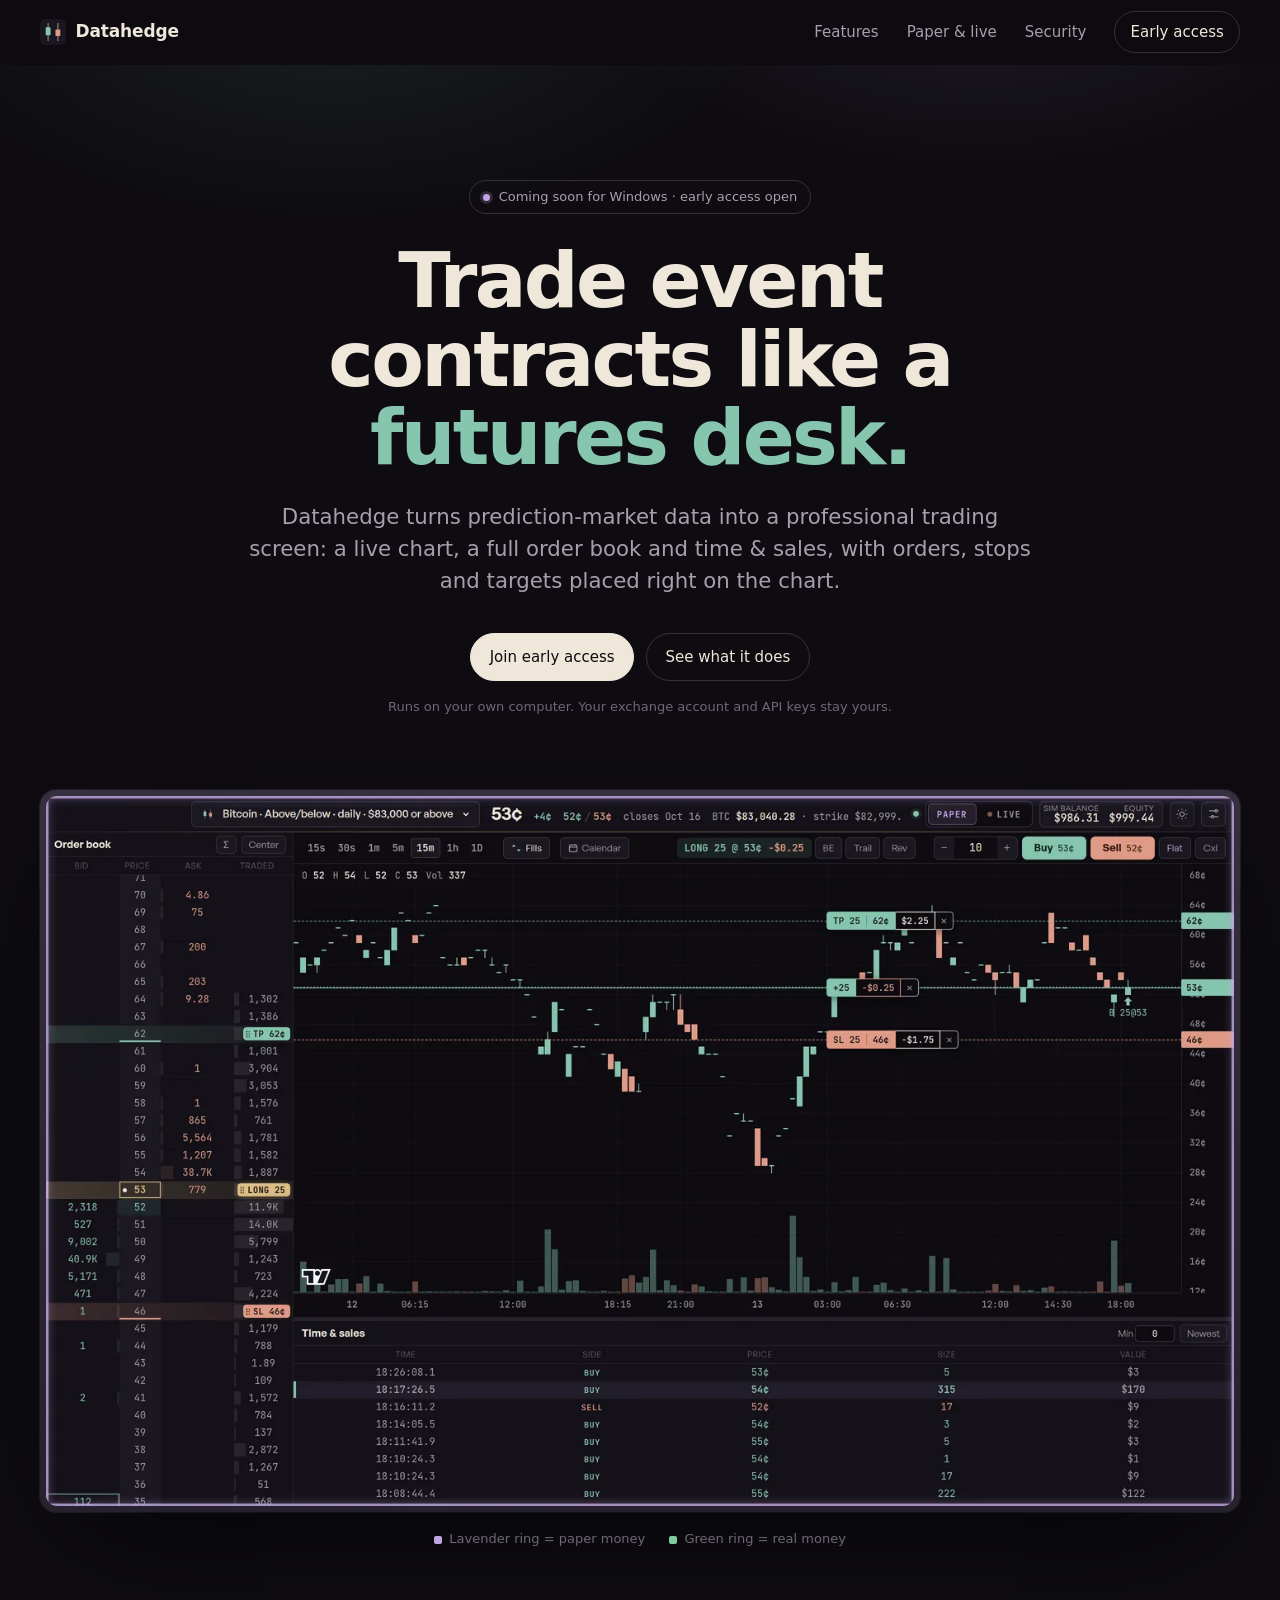
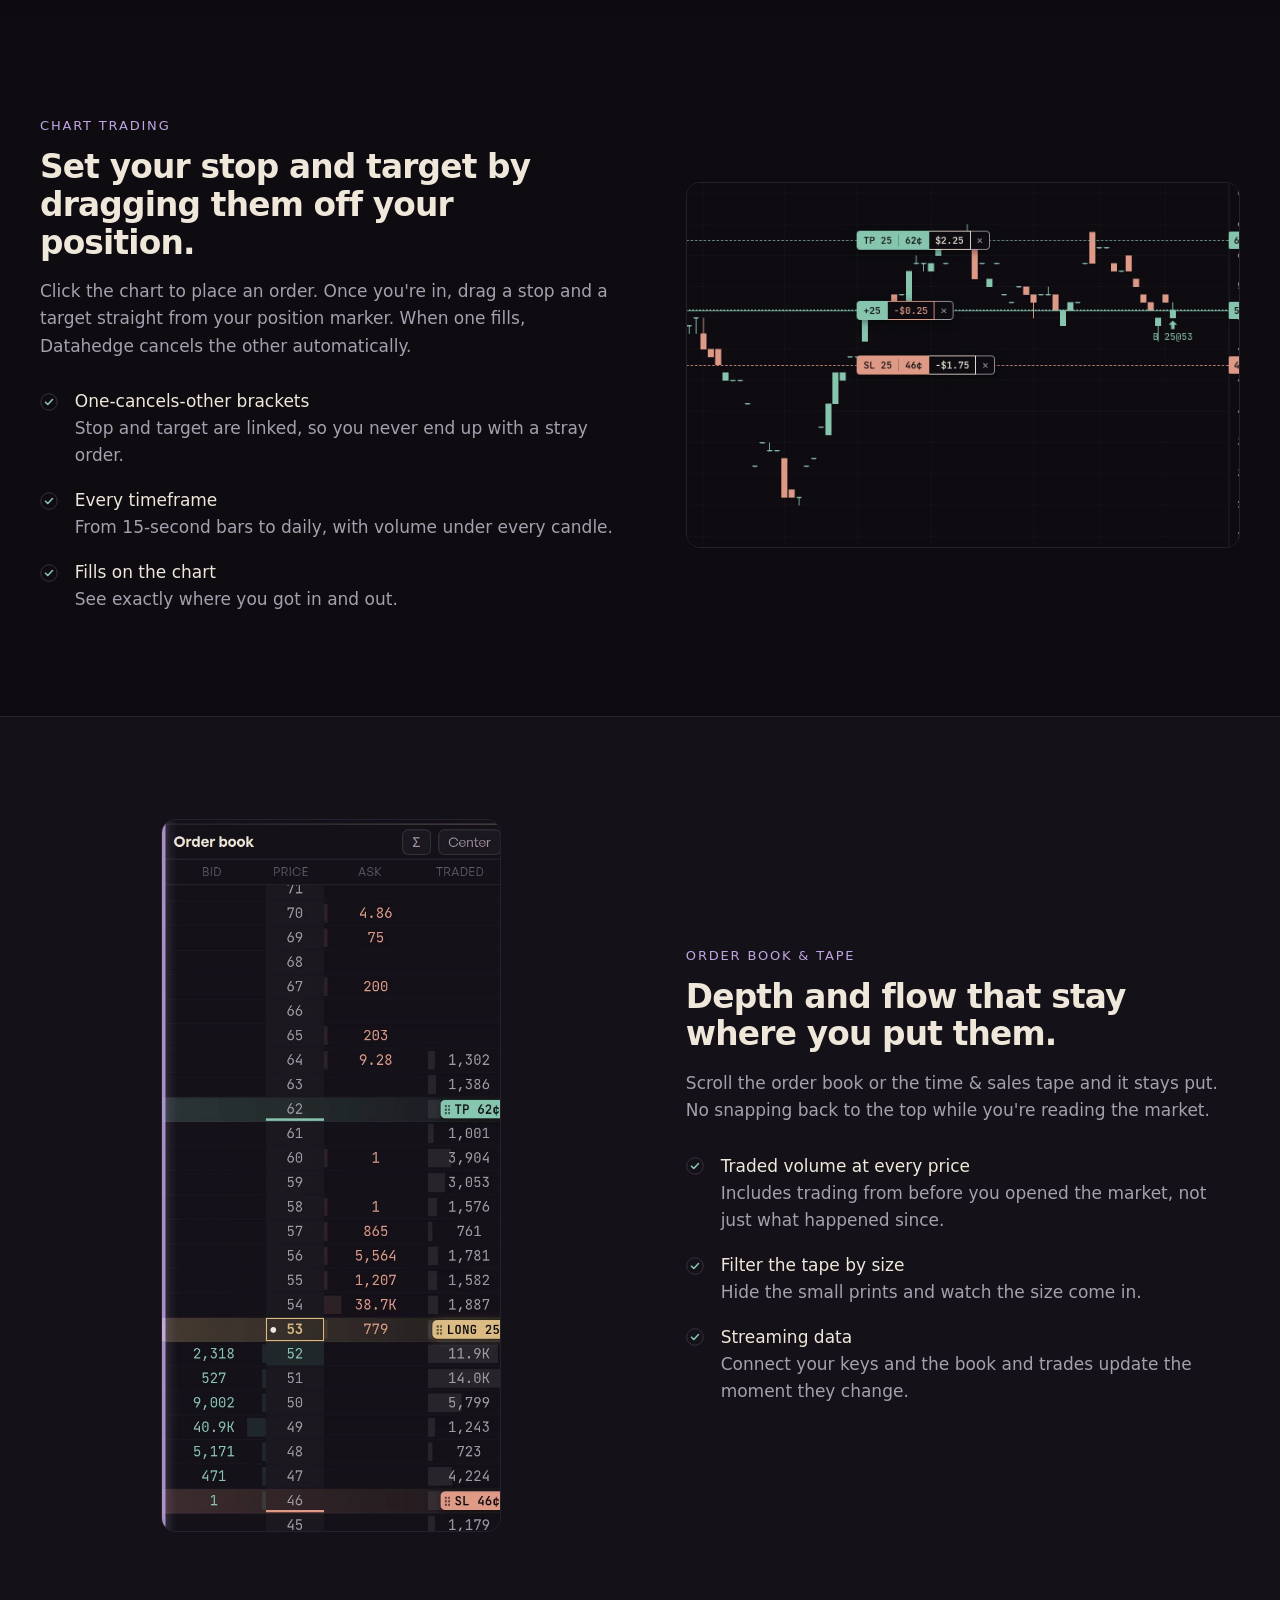
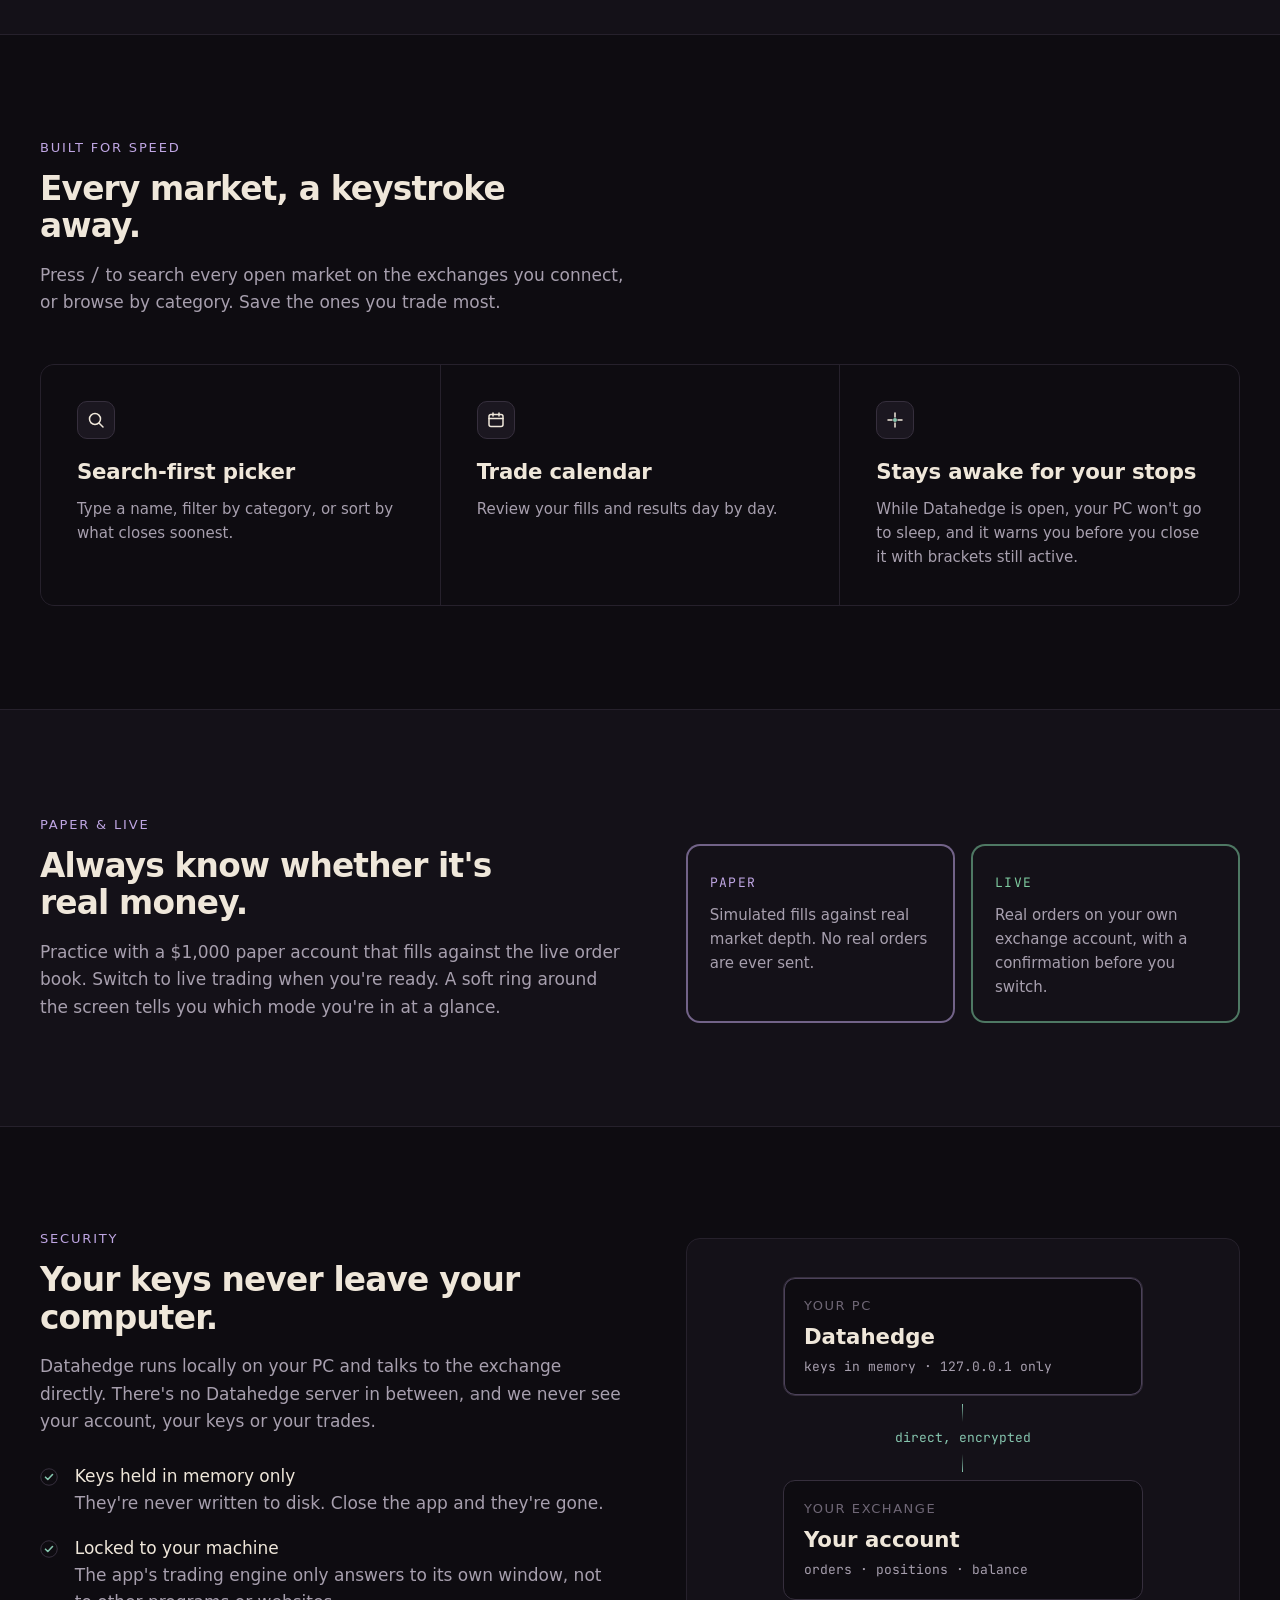
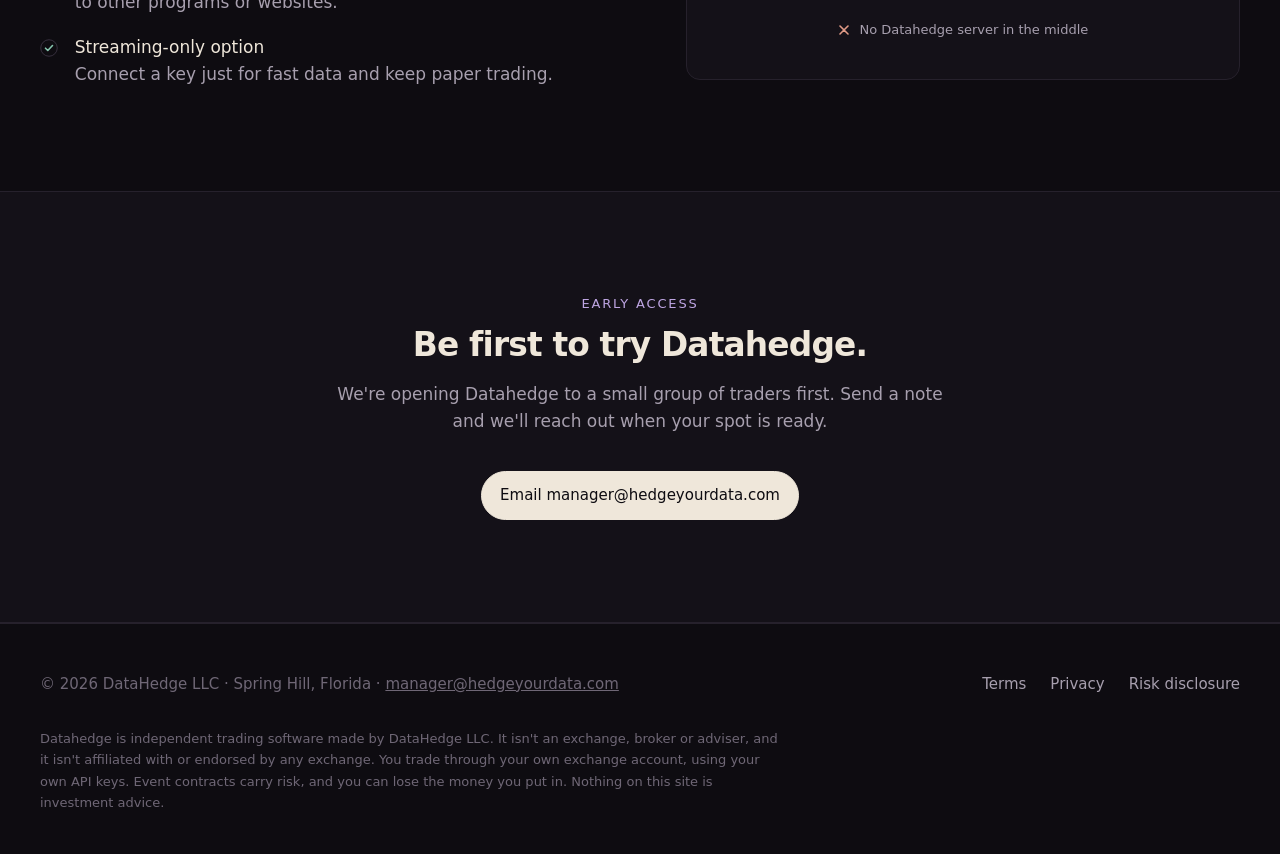
==== index.html @ a15c3735 "Datahedge company site: home with live position/stop/target screenshot, draft legal pages" ====
<!doctype html>
<html lang="en">
<head>
<meta charset="utf-8">
<meta name="viewport" content="width=device-width, initial-scale=1">
<title>Datahedge — a futures-style trading screen for prediction markets</title>
<meta name="description" content="Datahedge turns prediction-market data into a pro trading screen: live chart, order book and time & sales, with drag-to-set stops and targets. Coming soon for Windows.">
<meta property="og:title" content="Datahedge — a futures-style trading screen for prediction markets">
<meta property="og:description" content="Datahedge turns prediction-market data into a pro trading screen: live chart, order book and time & sales, with drag-to-set stops and targets. Coming soon for Windows.">
<meta property="og:image" content="assets/app-1440.webp">
<meta name="theme-color" content="#0e0c11">
<link rel="icon" type="image/png" href="assets/favicon.png">
<link rel="preconnect" href="https://api.fontshare.com">
<link href="https://api.fontshare.com/v2/css?f[]=general-sans@400,500,600&display=swap" rel="stylesheet">
<link rel="preconnect" href="https://fonts.googleapis.com">
<link rel="preconnect" href="https://fonts.gstatic.com" crossorigin>
<link href="https://fonts.googleapis.com/css2?family=JetBrains+Mono:wght@400;500&display=swap" rel="stylesheet">
<link rel="stylesheet" href="style.css">
</head>
<body>
<header class="top" id="top">
  <div class="wrap">
    <a class="brand" href="index.html" aria-label="Datahedge home"><svg viewBox="0 0 32 32" fill="none" aria-hidden="true"><rect width="32" height="32" rx="7" fill="#1b1720"/><path d="M10 5v22M22 5v22" stroke="#efe7da" stroke-width="1.6" opacity=".45"/><rect x="7" y="10" width="6" height="10" rx="1" fill="#86c5ae"/><rect x="19" y="13" width="6" height="8" rx="1" fill="#e09a86"/></svg><span>Datahedge</span></a>
    <nav class="nav" aria-label="Main">
      <a href="index.html#features">Features</a>
      <a href="index.html#modes">Paper &amp; live</a>
      <a href="index.html#security">Security</a>
      <a class="btn" href="mailto:manager@hedgeyourdata.com?subject=Datahedge%20early%20access">Early access</a>
    </nav>
  </div>
</header>
<main>
<section class="hero">
  <div class="wrap">
    <div class="pill"><i></i>Coming soon for Windows &middot; early access open</div>
    <h1>Trade event contracts like a <em>futures desk.</em></h1>
    <p class="lede">Datahedge turns prediction-market data into a professional trading screen: a live chart, a full order book and time &amp; sales, with orders, stops and targets placed right on the chart.</p>
    <div class="cta">
      <a class="btn primary" href="mailto:manager@hedgeyourdata.com?subject=Datahedge%20early%20access">Join early access</a>
      <a class="btn" href="#features">See what it does</a>
    </div>
    <p class="small">Runs on your own computer. Your exchange account and API keys stay yours.</p>
    <figure class="shot rv">
      <div class="frame"><img src="assets/app.webp" srcset="assets/app-1440.webp 1440w, assets/app.webp 2880w" sizes="(max-width: 1240px) 100vw, 1200px" width="2880" height="1720" alt="The Datahedge trading screen in paper mode: a long position of 25 contracts at 53 cents, with a take-profit order at 62 cents and a stop-loss at 46 cents drawn on the chart and marked in the order book, plus time and sales below."></div>
      <figcaption class="cap"><span><b style="background:var(--lav)"></b>Lavender ring = paper money</span><span><b style="background:var(--live)"></b>Green ring = real money</span></figcaption>
    </figure>
  </div>
</section>

<section id="features">
  <div class="wrap split">
    <div class="rv">
      <p class="eyebrow">Chart trading</p>
      <h2>Set your stop and target by dragging them off your position.</h2>
      <p class="sub">Click the chart to place an order. Once you're in, drag a stop and a target straight from your position marker. When one fills, Datahedge cancels the other automatically.</p>
      <ul class="list">
        <li><svg width="18" height="18" viewBox="0 0 18 18" fill="none" aria-hidden="true"><circle cx="9" cy="9" r="8.25" stroke="#362f3d"/><path d="M5.5 9.2l2.3 2.3 4.7-5" stroke="#86c5ae" stroke-width="1.6" stroke-linecap="round" stroke-linejoin="round"/></svg><span><strong>One-cancels-other brackets</strong>Stop and target are linked, so you never end up with a stray order.</span></li>
        <li><svg width="18" height="18" viewBox="0 0 18 18" fill="none" aria-hidden="true"><circle cx="9" cy="9" r="8.25" stroke="#362f3d"/><path d="M5.5 9.2l2.3 2.3 4.7-5" stroke="#86c5ae" stroke-width="1.6" stroke-linecap="round" stroke-linejoin="round"/></svg><span><strong>Every timeframe</strong>From 15-second bars to daily, with volume under every candle.</span></li>
        <li><svg width="18" height="18" viewBox="0 0 18 18" fill="none" aria-hidden="true"><circle cx="9" cy="9" r="8.25" stroke="#362f3d"/><path d="M5.5 9.2l2.3 2.3 4.7-5" stroke="#86c5ae" stroke-width="1.6" stroke-linecap="round" stroke-linejoin="round"/></svg><span><strong>Fills on the chart</strong>See exactly where you got in and out.</span></li>
      </ul>
    </div>
    <div class="media rv"><img src="assets/chart.webp" width="1276" height="840" loading="lazy" alt="Close-up of the Datahedge chart with a position line at 53 cents, a take-profit line at 62 cents and a stop-loss line at 46 cents, each showing its profit or loss."></div>
  </div>
</section>

<section class="band">
  <div class="wrap split rev">
    <div class="rv">
      <p class="eyebrow">Order book &amp; tape</p>
      <h2>Depth and flow that stay where you put them.</h2>
      <p class="sub">Scroll the order book or the time &amp; sales tape and it stays put. No snapping back to the top while you're reading the market.</p>
      <ul class="list">
        <li><svg width="18" height="18" viewBox="0 0 18 18" fill="none" aria-hidden="true"><circle cx="9" cy="9" r="8.25" stroke="#362f3d"/><path d="M5.5 9.2l2.3 2.3 4.7-5" stroke="#86c5ae" stroke-width="1.6" stroke-linecap="round" stroke-linejoin="round"/></svg><span><strong>Traded volume at every price</strong>Includes trading from before you opened the market, not just what happened since.</span></li>
        <li><svg width="18" height="18" viewBox="0 0 18 18" fill="none" aria-hidden="true"><circle cx="9" cy="9" r="8.25" stroke="#362f3d"/><path d="M5.5 9.2l2.3 2.3 4.7-5" stroke="#86c5ae" stroke-width="1.6" stroke-linecap="round" stroke-linejoin="round"/></svg><span><strong>Filter the tape by size</strong>Hide the small prints and watch the size come in.</span></li>
        <li><svg width="18" height="18" viewBox="0 0 18 18" fill="none" aria-hidden="true"><circle cx="9" cy="9" r="8.25" stroke="#362f3d"/><path d="M5.5 9.2l2.3 2.3 4.7-5" stroke="#86c5ae" stroke-width="1.6" stroke-linecap="round" stroke-linejoin="round"/></svg><span><strong>Streaming data</strong>Connect your keys and the book and trades update the moment they change.</span></li>
      </ul>
    </div>
    <div class="media rv" style="max-width:340px;justify-self:center"><img src="assets/book.webp" width="580" height="1220" loading="lazy" alt="The Datahedge order book with bid size, price, ask size and traded volume at each level, marking the long position, the take-profit and the stop-loss at their prices."></div>
  </div>
</section>

<section>
  <div class="wrap">
    <div class="rv">
      <p class="eyebrow">Built for speed</p>
      <h2>Every market, a keystroke away.</h2>
      <p class="sub">Press <span class="mono">/</span> to search every open market on the exchanges you connect, or browse by category. Save the ones you trade most.</p>
    </div>
    <div class="grid3 rv">
      <div class="card"><div class="ico"><svg width="18" height="18" viewBox="0 0 18 18" fill="none" aria-hidden="true"><circle cx="8" cy="8" r="5.5" stroke="#efe7da" stroke-width="1.5"/><path d="M12.2 12.2L16 16" stroke="#efe7da" stroke-width="1.5" stroke-linecap="round"/></svg></div><h3>Search-first picker</h3><p>Type a name, filter by category, or sort by what closes soonest.</p></div>
      <div class="card"><div class="ico"><svg width="18" height="18" viewBox="0 0 18 18" fill="none" aria-hidden="true"><rect x="2" y="3.5" width="14" height="12" rx="2" stroke="#efe7da" stroke-width="1.5"/><path d="M2 7.5h14M6 2v3M12 2v3" stroke="#efe7da" stroke-width="1.5" stroke-linecap="round"/></svg></div><h3>Trade calendar</h3><p>Review your fills and results day by day.</p></div>
      <div class="card"><div class="ico"><svg width="18" height="18" viewBox="0 0 18 18" fill="none" aria-hidden="true"><path d="M9 2v4M9 12v4M2 9h4M12 9h4" stroke="#efe7da" stroke-width="1.5" stroke-linecap="round"/><circle cx="9" cy="9" r="2" fill="#86c5ae"/></svg></div><h3>Stays awake for your stops</h3><p>While Datahedge is open, your PC won't go to sleep, and it warns you before you close it with brackets still active.</p></div>
    </div>
  </div>
</section>

<section id="modes" class="band">
  <div class="wrap split">
    <div class="rv">
      <p class="eyebrow">Paper &amp; live</p>
      <h2>Always know whether it's real money.</h2>
      <p class="sub">Practice with a $1,000 paper account that fills against the live order book. Switch to live trading when you're ready. A soft ring around the screen tells you which mode you're in at a glance.</p>
    </div>
    <div class="modes rv">
      <div class="mode paper"><span class="tag">PAPER</span><p>Simulated fills against real market depth. No real orders are ever sent.</p></div>
      <div class="mode live"><span class="tag">LIVE</span><p>Real orders on your own exchange account, with a confirmation before you switch.</p></div>
    </div>
  </div>
</section>

<section id="security">
  <div class="wrap split">
    <div class="rv">
      <p class="eyebrow">Security</p>
      <h2>Your keys never leave your computer.</h2>
      <p class="sub">Datahedge runs locally on your PC and talks to the exchange directly. There's no Datahedge server in between, and we never see your account, your keys or your trades.</p>
      <ul class="list">
        <li><svg width="18" height="18" viewBox="0 0 18 18" fill="none" aria-hidden="true"><circle cx="9" cy="9" r="8.25" stroke="#362f3d"/><path d="M5.5 9.2l2.3 2.3 4.7-5" stroke="#86c5ae" stroke-width="1.6" stroke-linecap="round" stroke-linejoin="round"/></svg><span><strong>Keys held in memory only</strong>They're never written to disk. Close the app and they're gone.</span></li>
        <li><svg width="18" height="18" viewBox="0 0 18 18" fill="none" aria-hidden="true"><circle cx="9" cy="9" r="8.25" stroke="#362f3d"/><path d="M5.5 9.2l2.3 2.3 4.7-5" stroke="#86c5ae" stroke-width="1.6" stroke-linecap="round" stroke-linejoin="round"/></svg><span><strong>Locked to your machine</strong>The app's trading engine only answers to its own window, not to other programs or websites.</span></li>
        <li><svg width="18" height="18" viewBox="0 0 18 18" fill="none" aria-hidden="true"><circle cx="9" cy="9" r="8.25" stroke="#362f3d"/><path d="M5.5 9.2l2.3 2.3 4.7-5" stroke="#86c5ae" stroke-width="1.6" stroke-linecap="round" stroke-linejoin="round"/></svg><span><strong>Streaming-only option</strong>Connect a key just for fast data and keep paper trading.</span></li>
      </ul>
    </div>
    <div class="flow rv" aria-label="Diagram: Datahedge on your PC connects directly to your exchange account, with no Datahedge server in between.">
      <div class="node"><span class="k">YOUR PC</span><strong>Datahedge</strong><span class="mono f">keys in memory &middot; 127.0.0.1 only</span></div>
      <div class="wire"><span></span><em class="mono">direct, encrypted</em><span></span></div>
      <div class="node"><span class="k">YOUR EXCHANGE</span><strong>Your account</strong><span class="mono f">orders &middot; positions &middot; balance</span></div>
      <div class="none"><svg width="14" height="14" viewBox="0 0 14 14" aria-hidden="true"><path d="M3 3l8 8M11 3l-8 8" stroke="#e09a86" stroke-width="1.6" stroke-linecap="round"/></svg>No Datahedge server in the middle</div>
    </div>
  </div>
</section>

<section class="band final">
  <div class="wrap rv">
    <p class="eyebrow">Early access</p>
    <h2>Be first to try Datahedge.</h2>
    <p class="sub">We're opening Datahedge to a small group of traders first. Send a note and we'll reach out when your spot is ready.</p>
    <div class="cta"><a class="btn primary" href="mailto:manager@hedgeyourdata.com?subject=Datahedge%20early%20access">Email manager@hedgeyourdata.com</a></div>
  </div>
</section>
</main>
<footer>
  <div class="wrap">
    <div class="foot">
      <div>&copy; 2026 DataHedge LLC &middot; Spring Hill, Florida &middot; <a href="mailto:manager@hedgeyourdata.com">manager@hedgeyourdata.com</a></div>
      <nav aria-label="Legal">
        <a href="terms.html">Terms</a>
        <a href="privacy.html">Privacy</a>
        <a href="risk.html">Risk disclosure</a>
      </nav>
    </div>
    <p class="disc">Datahedge is independent trading software made by DataHedge LLC. It isn't an exchange, broker or adviser, and it isn't affiliated with or endorsed by any exchange. You trade through your own exchange account, using your own API keys. Event contracts carry risk, and you can lose the money you put in. Nothing on this site is investment advice.</p>
  </div>
</footer>
<script>
const t=document.getElementById('top');addEventListener('scroll',()=>t.classList.toggle('scrolled',scrollY>8),{passive:true});
const io=new IntersectionObserver(es=>es.forEach(e=>{if(e.isIntersecting){e.target.classList.add('in');io.unobserve(e.target)}}),{rootMargin:'0px 0px -8% 0px'});
document.querySelectorAll('.rv').forEach(el=>io.observe(el));
</script>
</body>
</html>
---- style.css ----
:root {
  --bg: #0e0c11; --bg2: #141118; --panel: #1b1720; --line: #26212c; --line2: #362f3d;
  --text: #efe7da; --muted: #a79fae; --faint: #6f6776;
  --mint: #86c5ae; --coral: #e09a86; --lav: #bfa6e3; --live: #7fcca0;
  --font-body: 'General Sans', 'Inter', system-ui, sans-serif;
  --font-mono: 'JetBrains Mono', ui-monospace, monospace;
  --text-xs: clamp(.75rem, .72rem + .15vw, .8125rem);
  --text-sm: clamp(.875rem, .85rem + .12vw, .9375rem);
  --text-base: clamp(1rem, .97rem + .15vw, 1.0625rem);
  --text-lg: clamp(1.125rem, 1.05rem + .35vw, 1.375rem);
  --text-xl: clamp(1.5rem, 1.25rem + 1vw, 2.25rem);
  --text-hero: clamp(2.5rem, 1.6rem + 4vw, 5rem);
  --wrap: 1200px; --r: 14px;
  --ease: cubic-bezier(.16, 1, .3, 1);
}
* { box-sizing: border-box; margin: 0; padding: 0; }
html { -webkit-text-size-adjust: 100%; scroll-behavior: smooth; }
body { background: var(--bg); color: var(--text); font-family: var(--font-body); font-size: var(--text-base);
  line-height: 1.6; -webkit-font-smoothing: antialiased; }
img { display: block; max-width: 100%; height: auto; }
a { color: inherit; }
:focus-visible { outline: 2px solid var(--lav); outline-offset: 3px; border-radius: 4px; }
.wrap { width: min(var(--wrap), 100% - 2.5rem); margin-inline: auto; }
.mono { font-family: var(--font-mono); }

/* header */
.top { position: sticky; top: 0; z-index: 20; background: rgba(14, 12, 17, .82); backdrop-filter: blur(14px);
  border-bottom: 1px solid transparent; transition: border-color .3s var(--ease); }
.top.scrolled { border-bottom-color: var(--line); }
.top .wrap { display: flex; align-items: center; justify-content: space-between; height: 64px; }
.brand { display: inline-flex; align-items: center; gap: .6rem; text-decoration: none; font-weight: 600; letter-spacing: -.01em; font-size: 1.0625rem; }
.brand svg { width: 26px; height: 26px; }
.nav { display: flex; align-items: center; gap: 1.75rem; font-size: var(--text-sm); }
.nav a { text-decoration: none; color: var(--muted); transition: color .2s; }
.nav a:hover { color: var(--text); }
.btn { display: inline-flex; align-items: center; gap: .5rem; padding: .7rem 1.15rem; border-radius: 999px; font-size: var(--text-sm);
  font-weight: 500; text-decoration: none; border: 1px solid var(--line2); color: var(--text); transition: background .2s, border-color .2s, transform .2s var(--ease); }
.btn:hover { border-color: var(--muted); }
.btn.primary { background: var(--text); color: var(--bg); border-color: var(--text); }
.btn.primary:hover { background: #fff; transform: translateY(-1px); }
.nav .btn { padding: .5rem .95rem; color: var(--text); }

/* hero */
.hero { padding: clamp(4rem, 9vw, 7.5rem) 0 clamp(2.5rem, 5vw, 4rem); text-align: center; position: relative; overflow: hidden; }
.hero::before { content: ""; position: absolute; inset: -20% -10% auto; height: 620px; pointer-events: none;
  background: radial-gradient(40% 50% at 30% 40%, rgba(134, 197, 174, .10), transparent 70%),
              radial-gradient(35% 45% at 72% 35%, rgba(191, 166, 227, .10), transparent 70%); }
.pill { display: inline-flex; align-items: center; gap: .55rem; font-size: var(--text-xs); color: var(--muted);
  border: 1px solid var(--line2); border-radius: 999px; padding: .35rem .8rem; margin-bottom: 1.75rem; position: relative; }
.pill i { width: 7px; height: 7px; border-radius: 50%; background: var(--lav); box-shadow: 0 0 0 3px rgba(191, 166, 227, .18); }
h1 { font-size: var(--text-hero); line-height: 1.02; letter-spacing: -.035em; font-weight: 600; max-width: 15ch; margin: 0 auto; position: relative; }
h1 em { font-style: normal; color: var(--mint); }
.lede { color: var(--muted); max-width: 58ch; margin: 1.5rem auto 0; font-size: var(--text-lg); line-height: 1.5; position: relative; }
.cta { display: flex; justify-content: center; gap: .75rem; flex-wrap: wrap; margin-top: 2.25rem; position: relative; }
.small { font-size: var(--text-xs); color: var(--faint); margin-top: 1rem; position: relative; }

.shot { margin-top: clamp(3rem, 6vw, 4.5rem); position: relative; }
.frame { border-radius: 16px; padding: 6px; background: linear-gradient(180deg, var(--line2), var(--line));
  box-shadow: 0 40px 120px -40px rgba(0, 0, 0, .8), 0 0 0 1px rgba(191, 166, 227, .12); }
.frame img { border-radius: 11px; width: 100%; }
.cap { display: flex; justify-content: center; gap: 1.5rem; flex-wrap: wrap; margin-top: 1.1rem; font-size: var(--text-xs); color: var(--faint); }
.cap span { display: inline-flex; align-items: center; gap: .45rem; }
.cap b { width: 8px; height: 8px; border-radius: 2px; display: inline-block; }

/* sections */
section { padding: clamp(4rem, 8vw, 7rem) 0; }
.eyebrow { font-size: var(--text-xs); text-transform: uppercase; letter-spacing: .14em; color: var(--lav); font-weight: 500; }
h2 { font-size: var(--text-xl); line-height: 1.15; letter-spacing: -.025em; font-weight: 600; margin-top: .75rem; max-width: 22ch; }
.sub { color: var(--muted); max-width: 56ch; margin-top: 1rem; }

.split { display: grid; grid-template-columns: 1.05fr 1fr; gap: clamp(2rem, 5vw, 5rem); align-items: center; }
.split.rev .media { order: -1; }
.media { border-radius: var(--r); overflow: hidden; border: 1px solid var(--line); background: var(--bg2); }
.media img { width: 100%; }
.list { list-style: none; margin-top: 1.75rem; display: grid; gap: 1.1rem; }
.list li { display: grid; grid-template-columns: 22px 1fr; gap: .8rem; color: var(--muted); }
.list li strong { color: var(--text); font-weight: 500; display: block; }
.list svg { margin-top: .3rem; }

.grid3 { display: grid; grid-template-columns: repeat(3, 1fr); gap: 1px; background: var(--line); border: 1px solid var(--line);
  border-radius: var(--r); overflow: hidden; margin-top: 3rem; }
.card { background: var(--bg); padding: clamp(1.5rem, 3vw, 2.25rem); }
.card h3 { font-size: var(--text-lg); font-weight: 600; letter-spacing: -.01em; margin: 1rem 0 .5rem; }
.card p { color: var(--muted); font-size: var(--text-sm); line-height: 1.6; }
.ico { width: 38px; height: 38px; border-radius: 10px; display: grid; place-items: center; background: var(--panel); border: 1px solid var(--line2); }

.modes { display: grid; grid-template-columns: 1fr 1fr; gap: 1rem; margin-top: 2rem; }
.mode { border-radius: var(--r); padding: 1.5rem; background: var(--bg2); position: relative; }
.mode.paper { box-shadow: inset 0 0 0 2px rgba(191, 166, 227, .55); }
.mode.live { box-shadow: inset 0 0 0 2px rgba(127, 204, 160, .55); }
.mode .tag { font-family: var(--font-mono); font-size: var(--text-xs); letter-spacing: .1em; }
.mode.paper .tag { color: var(--lav); } .mode.live .tag { color: var(--live); }
.mode p { color: var(--muted); font-size: var(--text-sm); margin-top: .5rem; }

.band { background: var(--bg2); border-block: 1px solid var(--line); }
.final { text-align: center; }
.final h2 { margin-inline: auto; }
.final .sub { margin-inline: auto; }

/* legal pages */
.doc { padding: clamp(3rem, 7vw, 5rem) 0 clamp(4rem, 8vw, 6rem); }
.doc .wrap { max-width: 720px; }
.doc h1 { font-size: var(--text-xl); text-align: left; margin: .75rem 0 0; max-width: none; letter-spacing: -.02em; }
.doc h2 { font-size: var(--text-lg); margin-top: 2.25rem; max-width: none; letter-spacing: -.01em; }
.doc p, .doc li { color: var(--muted); margin-top: .9rem; }
.doc ul { padding-left: 1.2rem; }
.note { border: 1px dashed var(--line2); border-radius: 12px; padding: 1rem 1.2rem; margin-top: 1.75rem; color: var(--muted); font-size: var(--text-sm); }
.note strong { color: var(--text); font-weight: 500; }

/* footer */
footer { border-top: 1px solid var(--line); padding: 3rem 0 2.5rem; font-size: var(--text-sm); color: var(--faint); }
.foot { display: flex; justify-content: space-between; gap: 2rem; flex-wrap: wrap; }
.foot nav { display: flex; gap: 1.5rem; flex-wrap: wrap; }
.foot nav a { text-decoration: none; color: var(--muted); }
.foot nav a:hover { color: var(--text); }
.disc { margin-top: 2rem; font-size: var(--text-xs); line-height: 1.65; max-width: 90ch; }

/* reveal */
.rv { opacity: 0; transform: translateY(14px); transition: opacity .8s var(--ease), transform .8s var(--ease); }
.rv.in { opacity: 1; transform: none; }
@media (prefers-reduced-motion: reduce) { .rv { opacity: 1; transform: none; transition: none; } html { scroll-behavior: auto; } }

@media (max-width: 900px) {
  .split, .modes { grid-template-columns: 1fr; }
  .split.rev .media { order: 0; }
  .grid3 { grid-template-columns: 1fr; }
}
@media (max-width: 640px) {
  .nav a:not(.btn) { display: none; }
  .cap { gap: .9rem; }
}

/* security diagram */
.flow { display: grid; gap: 0; justify-items: center; padding: clamp(1.5rem, 3vw, 2.5rem); border: 1px solid var(--line); border-radius: var(--r); background: var(--bg2); }
.node { width: 100%; max-width: 360px; border: 1px solid var(--line2); border-radius: 12px; padding: 1.1rem 1.25rem; background: var(--bg); display: grid; gap: .2rem; }
.node:first-child { box-shadow: inset 0 0 0 1px rgba(191, 166, 227, .35); }
.node .k { font-size: var(--text-xs); letter-spacing: .12em; color: var(--faint); }
.node strong { font-weight: 600; font-size: var(--text-lg); }
.node .f { font-size: var(--text-xs); color: var(--muted); }
.wire { display: grid; justify-items: center; gap: .35rem; padding: .5rem 0; }
.wire span { width: 1px; height: 18px; background: linear-gradient(var(--mint), transparent); }
.wire span:last-child { background: linear-gradient(transparent, var(--mint)); }
.wire em { font-style: normal; font-size: var(--text-xs); color: var(--mint); }
.none { margin-top: 1.25rem; display: inline-flex; align-items: center; gap: .5rem; font-size: var(--text-xs); color: var(--muted); }
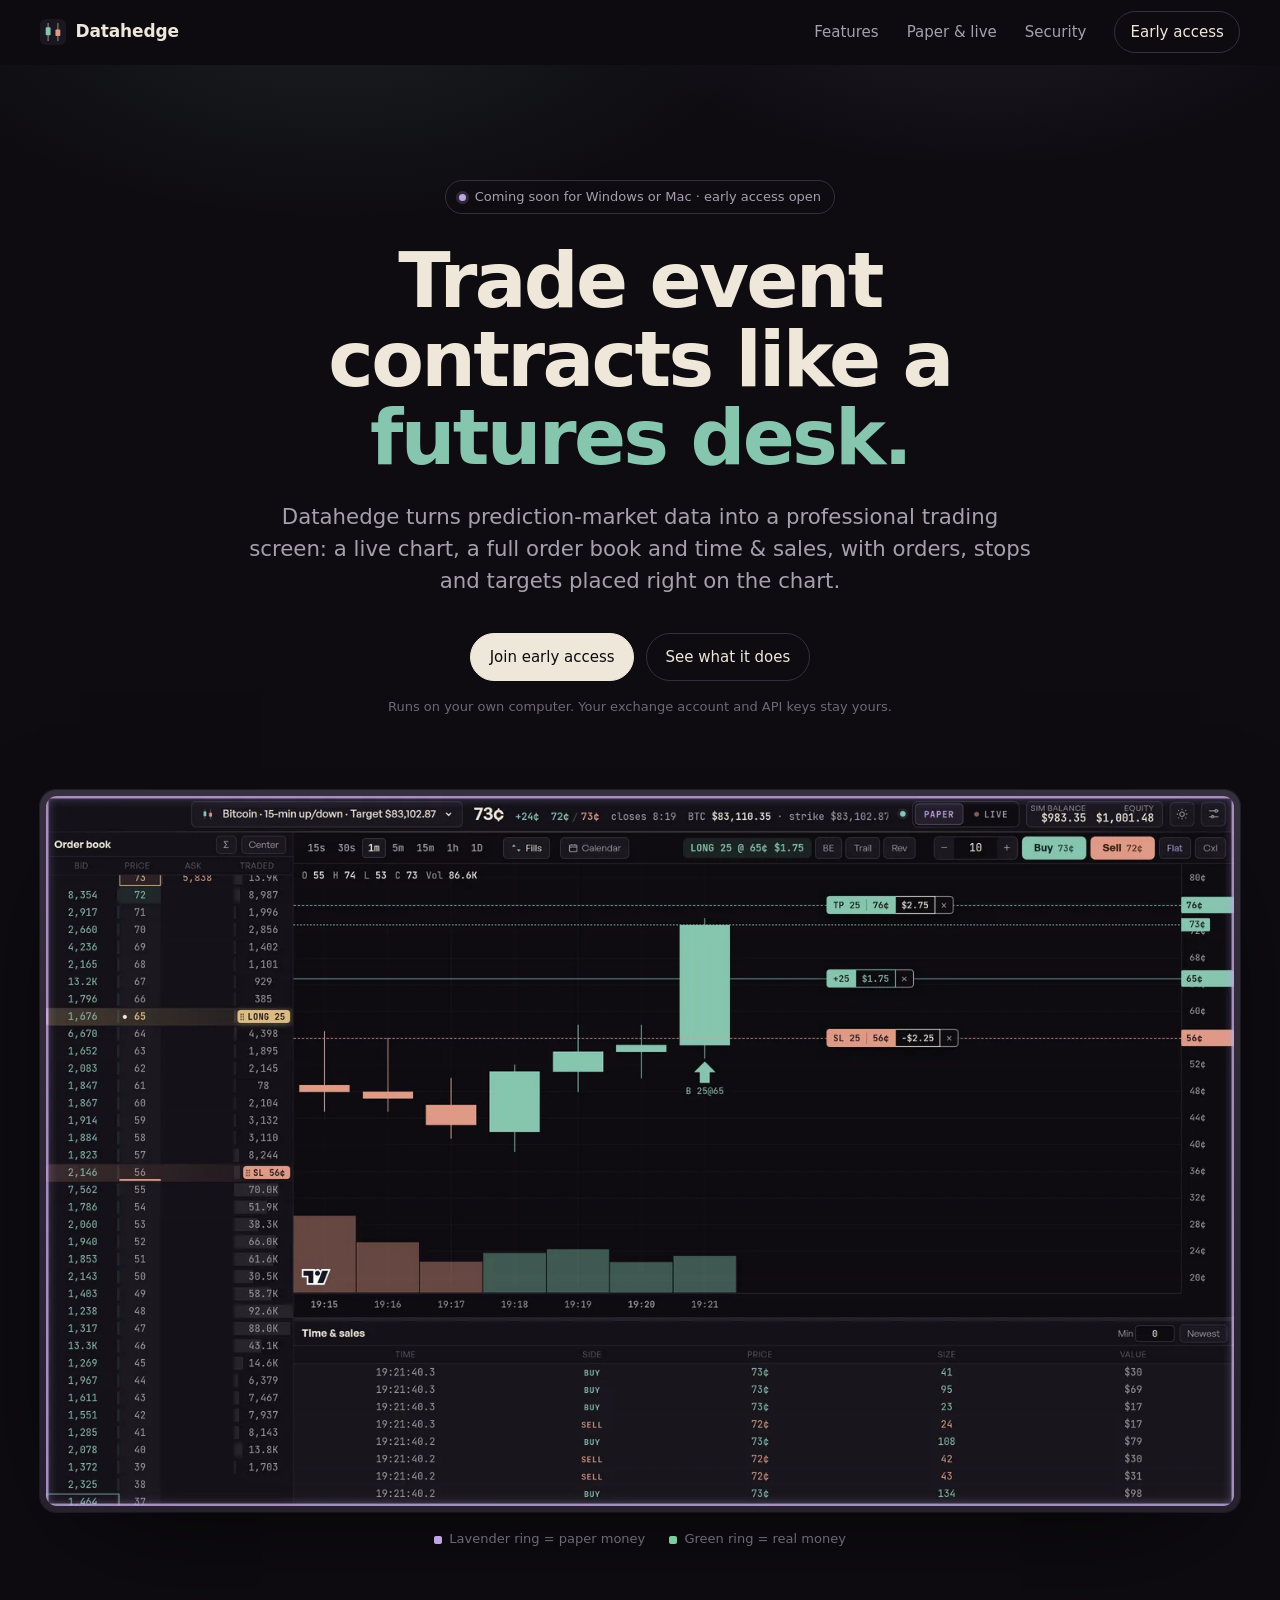
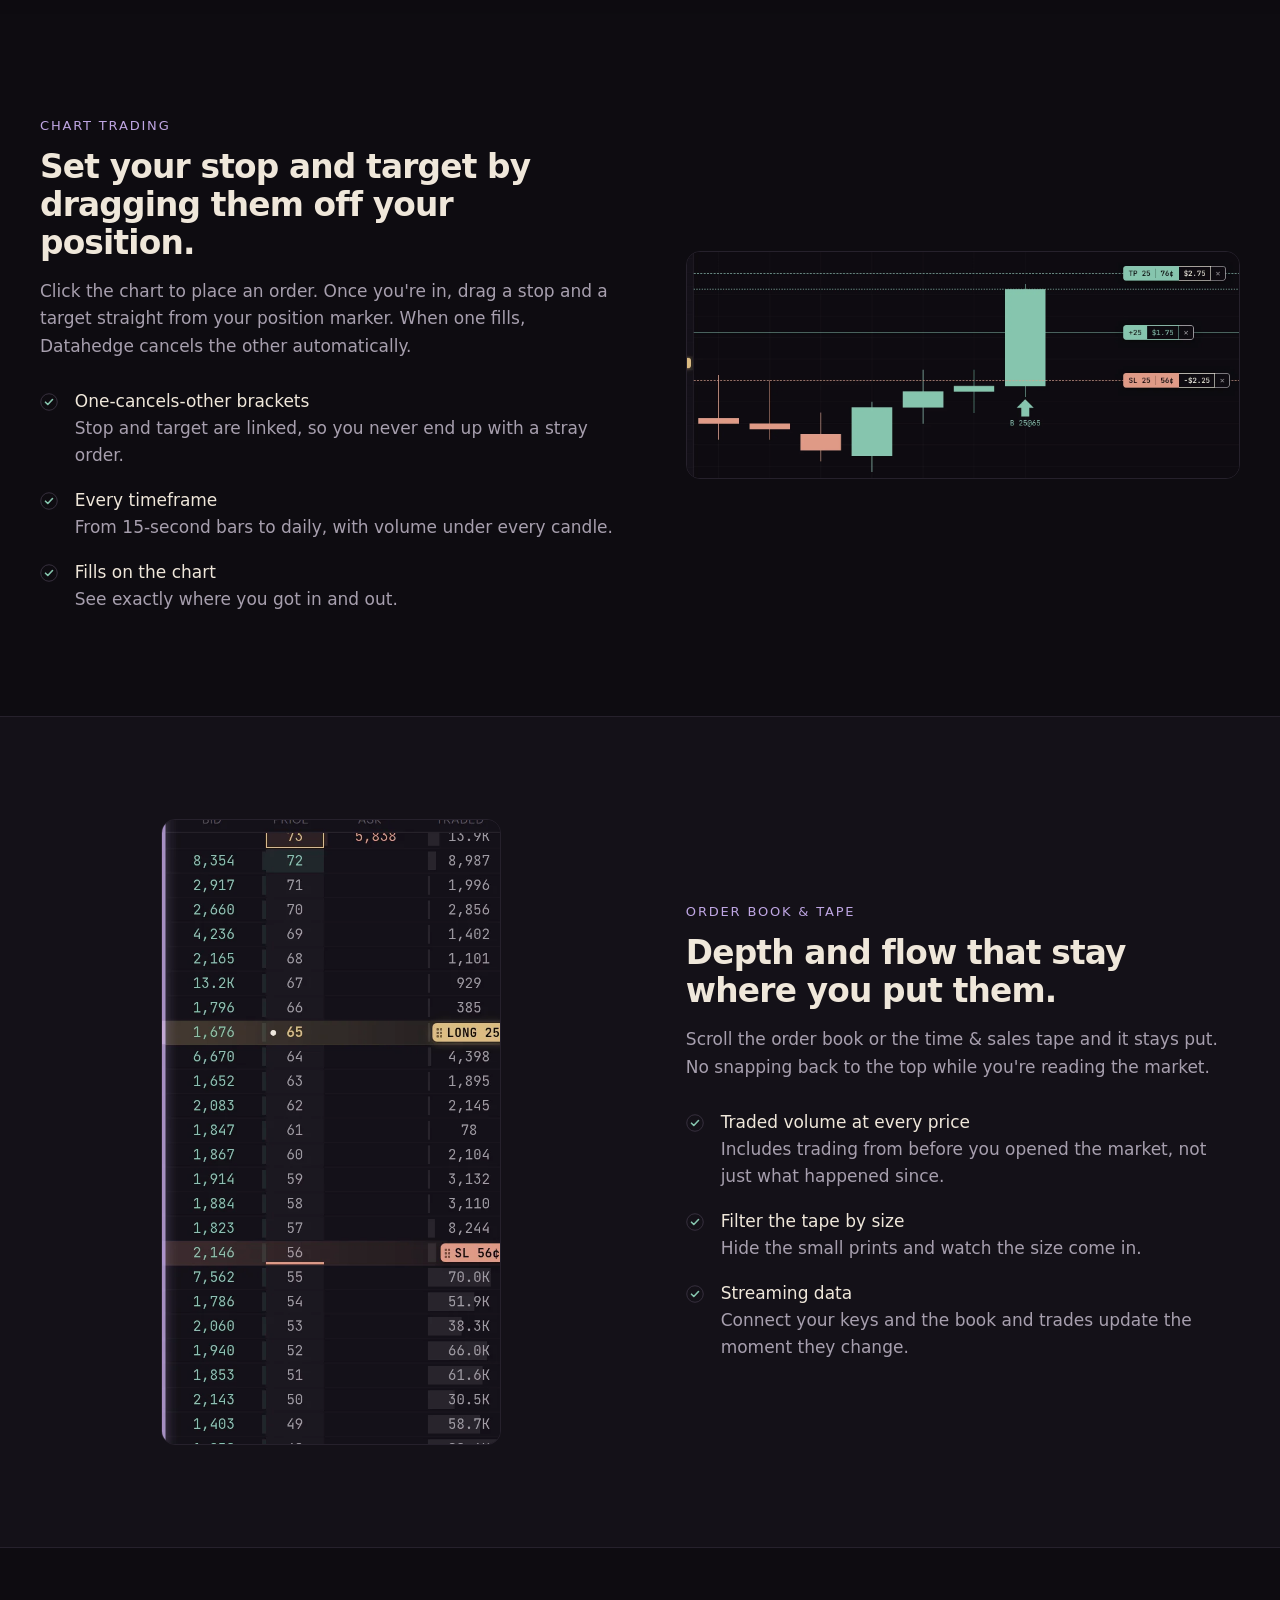
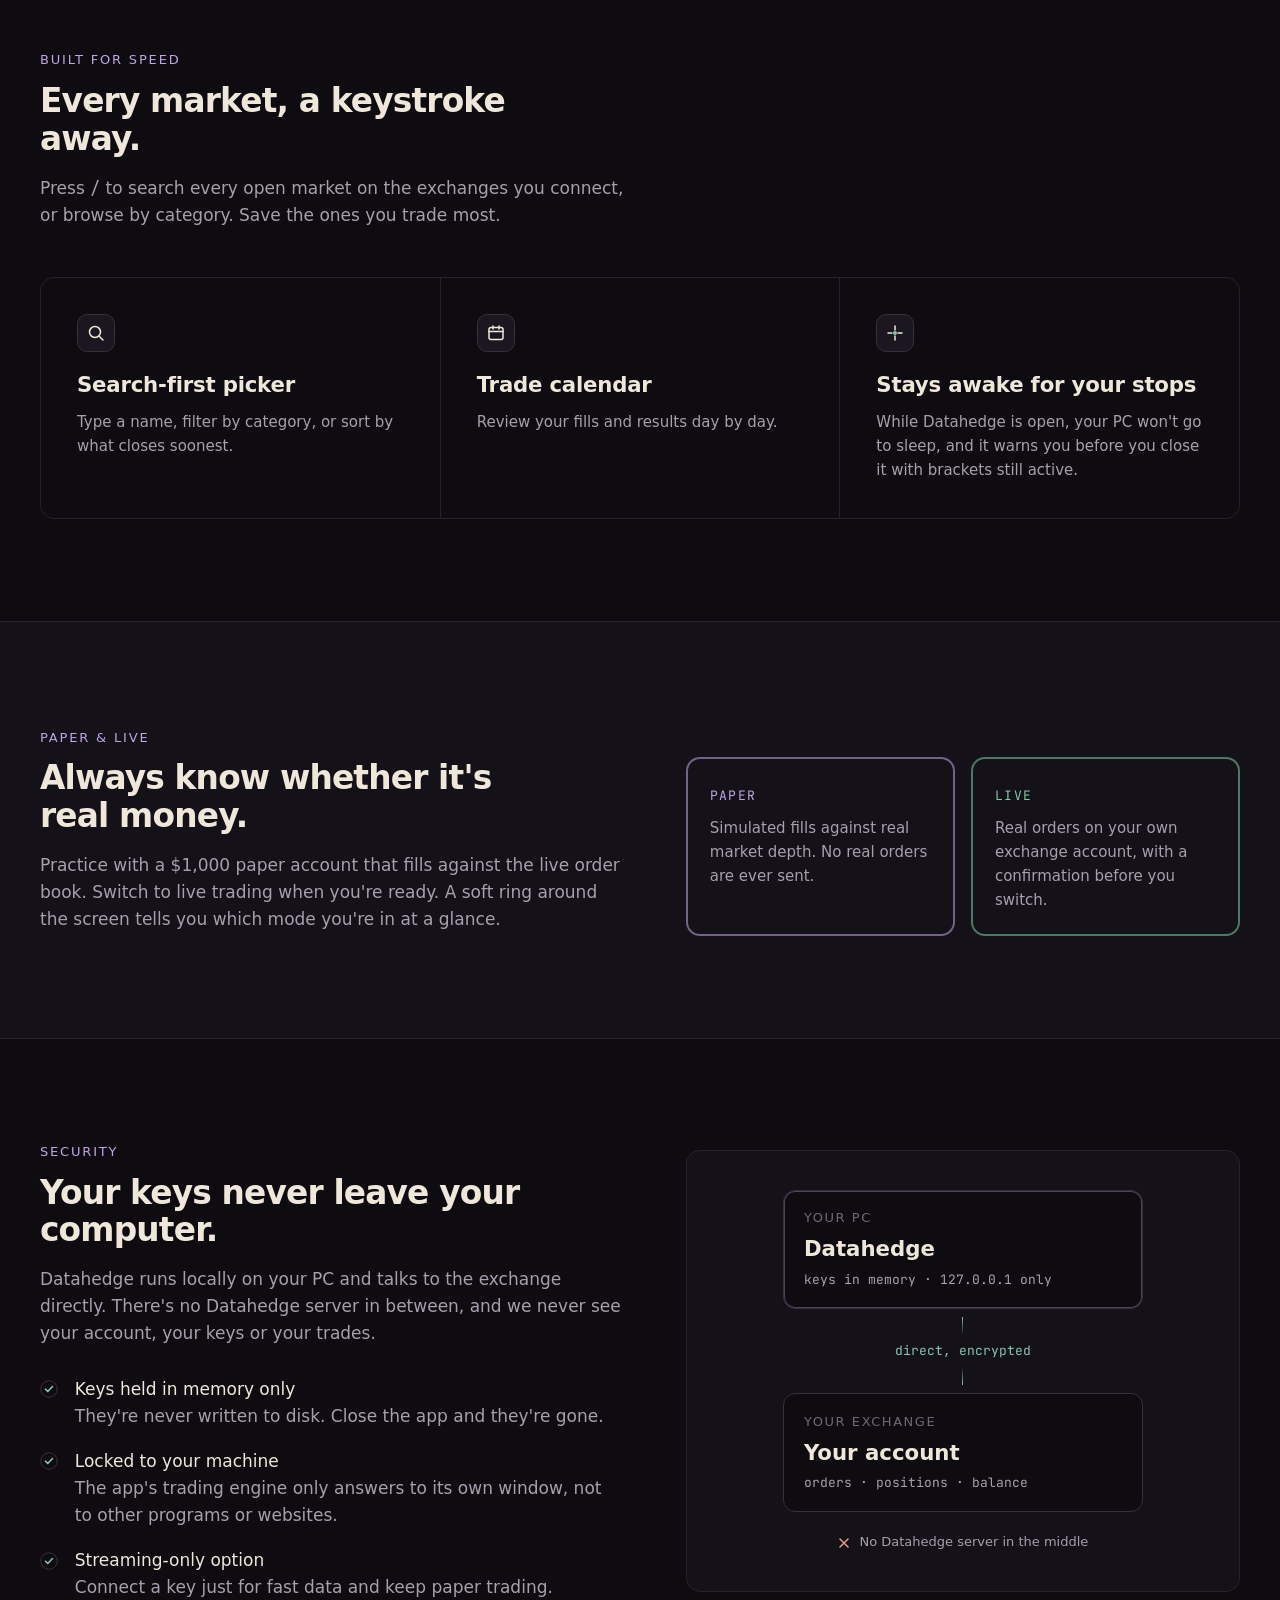
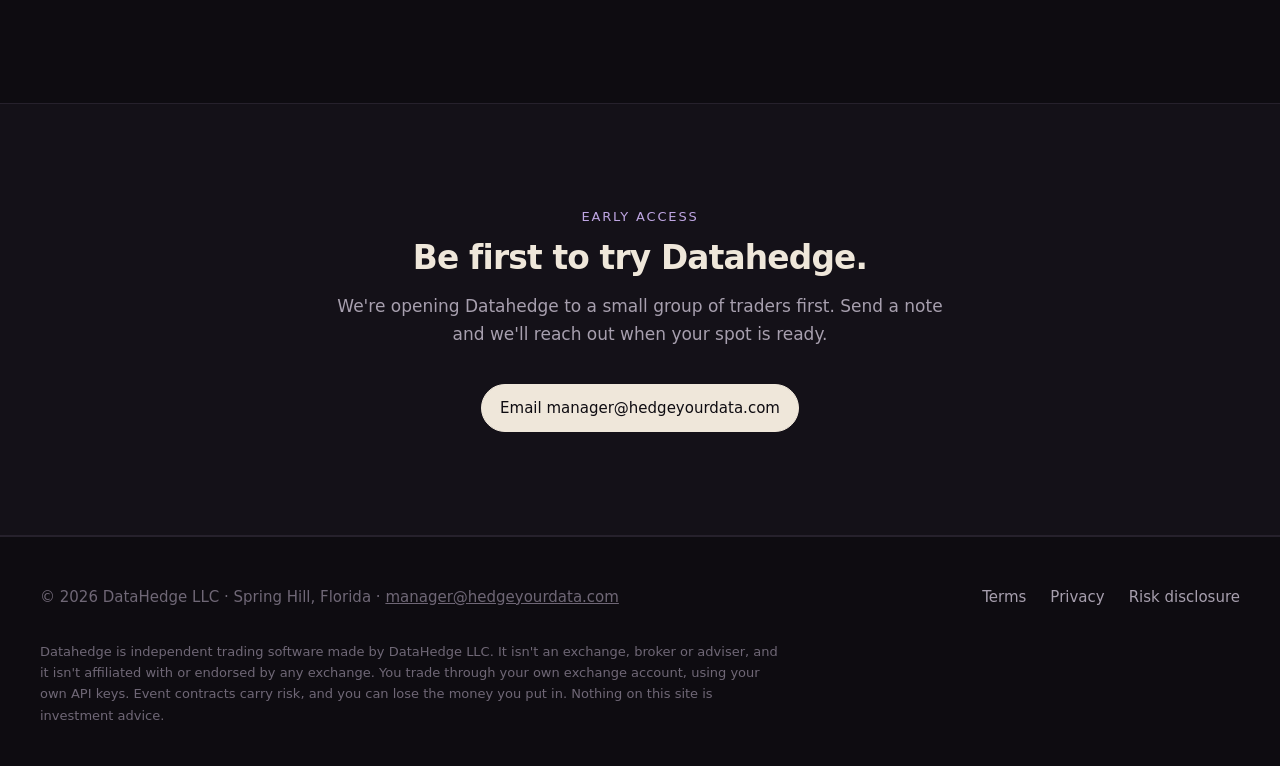
==== commit e9eac350: "Bitcoin 15-min screenshots with position, stop and target; Windows or Mac" ====
--- a/index.html
+++ b/index.html
@@ -4,9 +4,9 @@
 <meta charset="utf-8">
 <meta name="viewport" content="width=device-width, initial-scale=1">
 <title>Datahedge — a futures-style trading screen for prediction markets</title>
-<meta name="description" content="Datahedge turns prediction-market data into a pro trading screen: live chart, order book and time & sales, with drag-to-set stops and targets. Coming soon for Windows.">
+<meta name="description" content="Datahedge turns prediction-market data into a pro trading screen: live chart, order book and time & sales, with drag-to-set stops and targets. Coming soon for Windows or Mac.">
 <meta property="og:title" content="Datahedge — a futures-style trading screen for prediction markets">
-<meta property="og:description" content="Datahedge turns prediction-market data into a pro trading screen: live chart, order book and time & sales, with drag-to-set stops and targets. Coming soon for Windows.">
+<meta property="og:description" content="Datahedge turns prediction-market data into a pro trading screen: live chart, order book and time & sales, with drag-to-set stops and targets. Coming soon for Windows or Mac.">
 <meta property="og:image" content="assets/app-1440.webp">
 <meta name="theme-color" content="#0e0c11">
 <link rel="icon" type="image/png" href="assets/favicon.png">
@@ -32,7 +32,7 @@
 <main>
 <section class="hero">
   <div class="wrap">
-    <div class="pill"><i></i>Coming soon for Windows &middot; early access open</div>
+    <div class="pill"><i></i>Coming soon for Windows or Mac &middot; early access open</div>
     <h1>Trade event contracts like a <em>futures desk.</em></h1>
     <p class="lede">Datahedge turns prediction-market data into a professional trading screen: a live chart, a full order book and time &amp; sales, with orders, stops and targets placed right on the chart.</p>
     <div class="cta">
@@ -41,7 +41,7 @@
     </div>
     <p class="small">Runs on your own computer. Your exchange account and API keys stay yours.</p>
     <figure class="shot rv">
-      <div class="frame"><img src="assets/app.webp" srcset="assets/app-1440.webp 1440w, assets/app.webp 2880w" sizes="(max-width: 1240px) 100vw, 1200px" width="2880" height="1720" alt="The Datahedge trading screen in paper mode: a long position of 25 contracts at 53 cents, with a take-profit order at 62 cents and a stop-loss at 46 cents drawn on the chart and marked in the order book, plus time and sales below."></div>
+      <div class="frame"><img src="assets/app.webp" srcset="assets/app-1440.webp 1440w, assets/app.webp 2880w" sizes="(max-width: 1240px) 100vw, 1200px" width="2880" height="1720" alt="The Datahedge trading screen in paper mode: a Bitcoin 15-minute up/down market with a long position of 25 contracts at 65 cents, a take-profit order at 76 cents and a stop-loss at 56 cents drawn on the chart and marked in the order book, plus time and sales below."></div>
       <figcaption class="cap"><span><b style="background:var(--lav)"></b>Lavender ring = paper money</span><span><b style="background:var(--live)"></b>Green ring = real money</span></figcaption>
     </figure>
   </div>
@@ -59,7 +59,7 @@
         <li><svg width="18" height="18" viewBox="0 0 18 18" fill="none" aria-hidden="true"><circle cx="9" cy="9" r="8.25" stroke="#362f3d"/><path d="M5.5 9.2l2.3 2.3 4.7-5" stroke="#86c5ae" stroke-width="1.6" stroke-linecap="round" stroke-linejoin="round"/></svg><span><strong>Fills on the chart</strong>See exactly where you got in and out.</span></li>
       </ul>
     </div>
-    <div class="media rv"><img src="assets/chart.webp" width="1276" height="840" loading="lazy" alt="Close-up of the Datahedge chart with a position line at 53 cents, a take-profit line at 62 cents and a stop-loss line at 46 cents, each showing its profit or loss."></div>
+    <div class="media rv"><img src="assets/chart.webp" width="1660" height="680" loading="lazy" alt="Close-up of the Datahedge chart with a position line at 65 cents, a take-profit line at 76 cents and a stop-loss line at 56 cents, each showing its profit or loss."></div>
   </div>
 </section>
 
@@ -75,7 +75,7 @@
         <li><svg width="18" height="18" viewBox="0 0 18 18" fill="none" aria-hidden="true"><circle cx="9" cy="9" r="8.25" stroke="#362f3d"/><path d="M5.5 9.2l2.3 2.3 4.7-5" stroke="#86c5ae" stroke-width="1.6" stroke-linecap="round" stroke-linejoin="round"/></svg><span><strong>Streaming data</strong>Connect your keys and the book and trades update the moment they change.</span></li>
       </ul>
     </div>
-    <div class="media rv" style="max-width:340px;justify-self:center"><img src="assets/book.webp" width="580" height="1220" loading="lazy" alt="The Datahedge order book with bid size, price, ask size and traded volume at each level, marking the long position, the take-profit and the stop-loss at their prices."></div>
+    <div class="media rv" style="max-width:340px;justify-self:center"><img src="assets/book.webp" width="580" height="1070" loading="lazy" alt="The Datahedge order book with bid size, price, ask size and traded volume at each level, marking the long position at 65 cents and the stop-loss at 56 cents."></div>
   </div>
 </section>
 
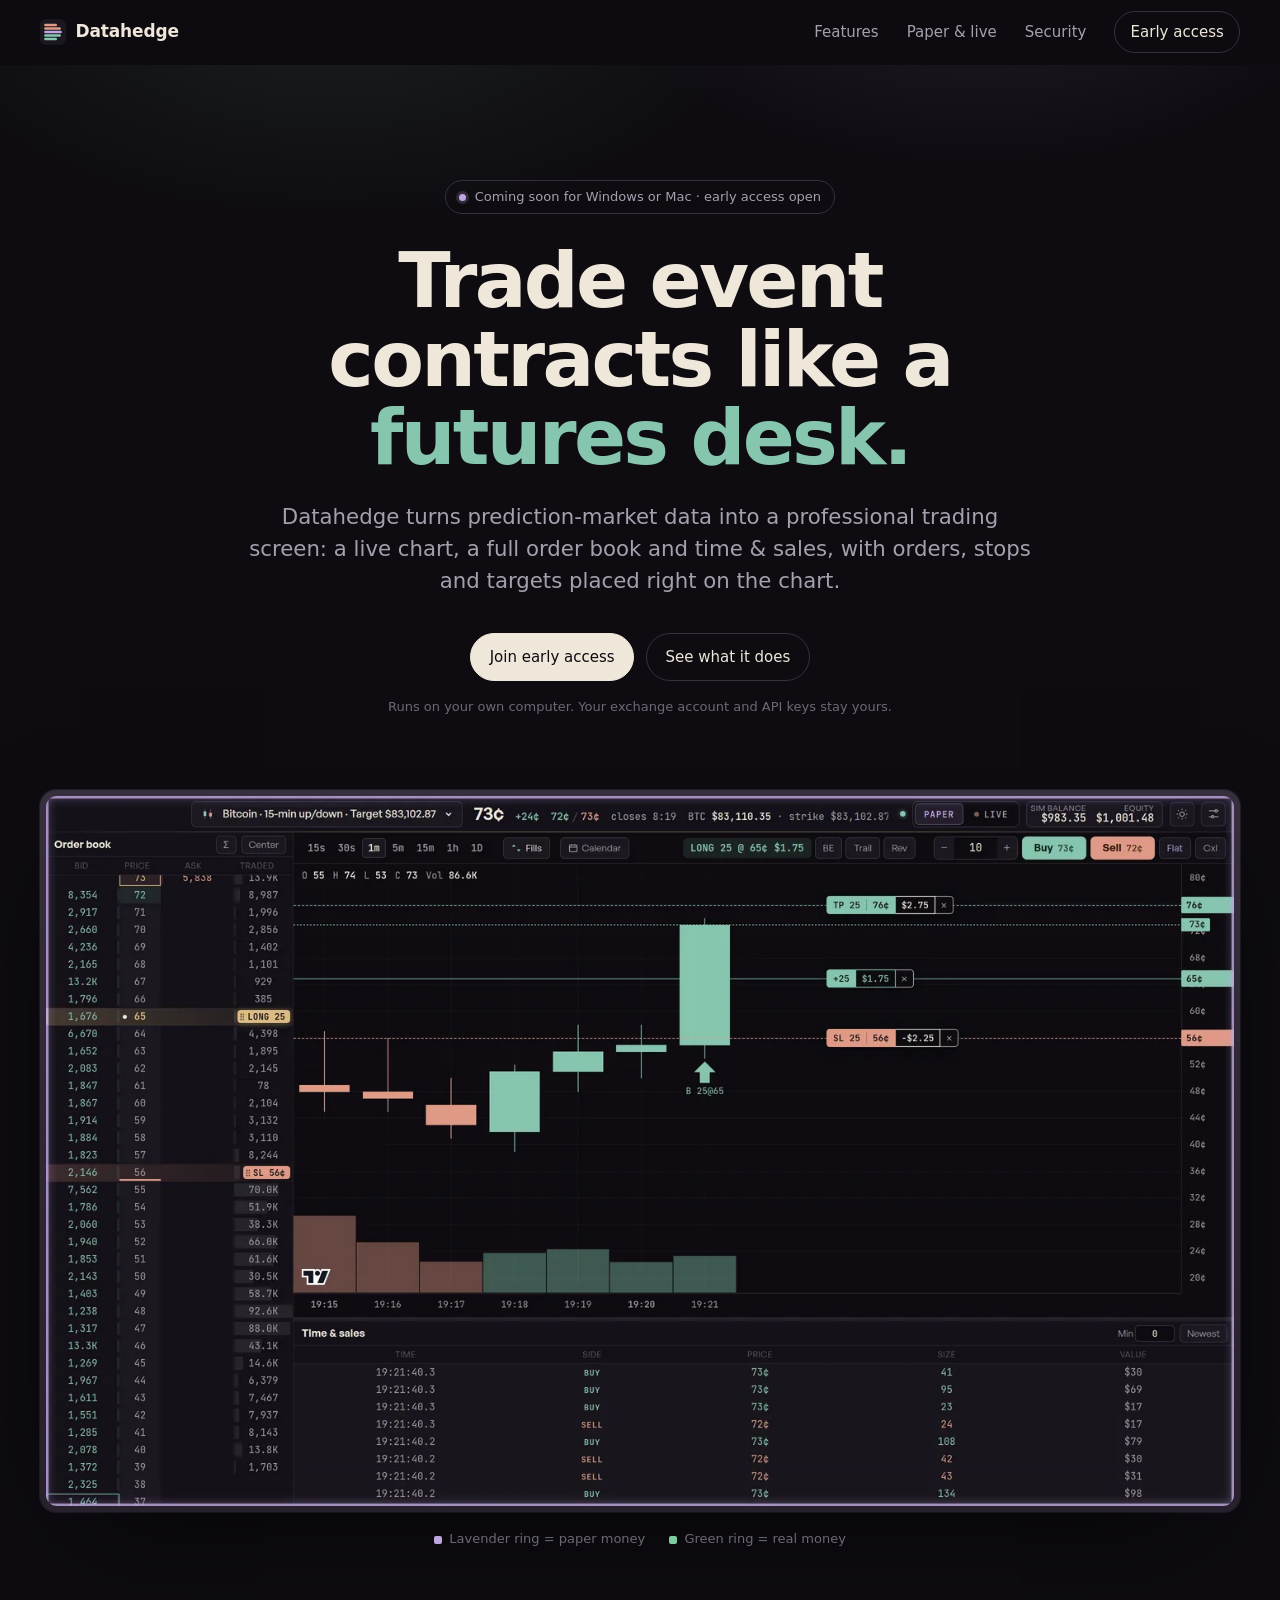
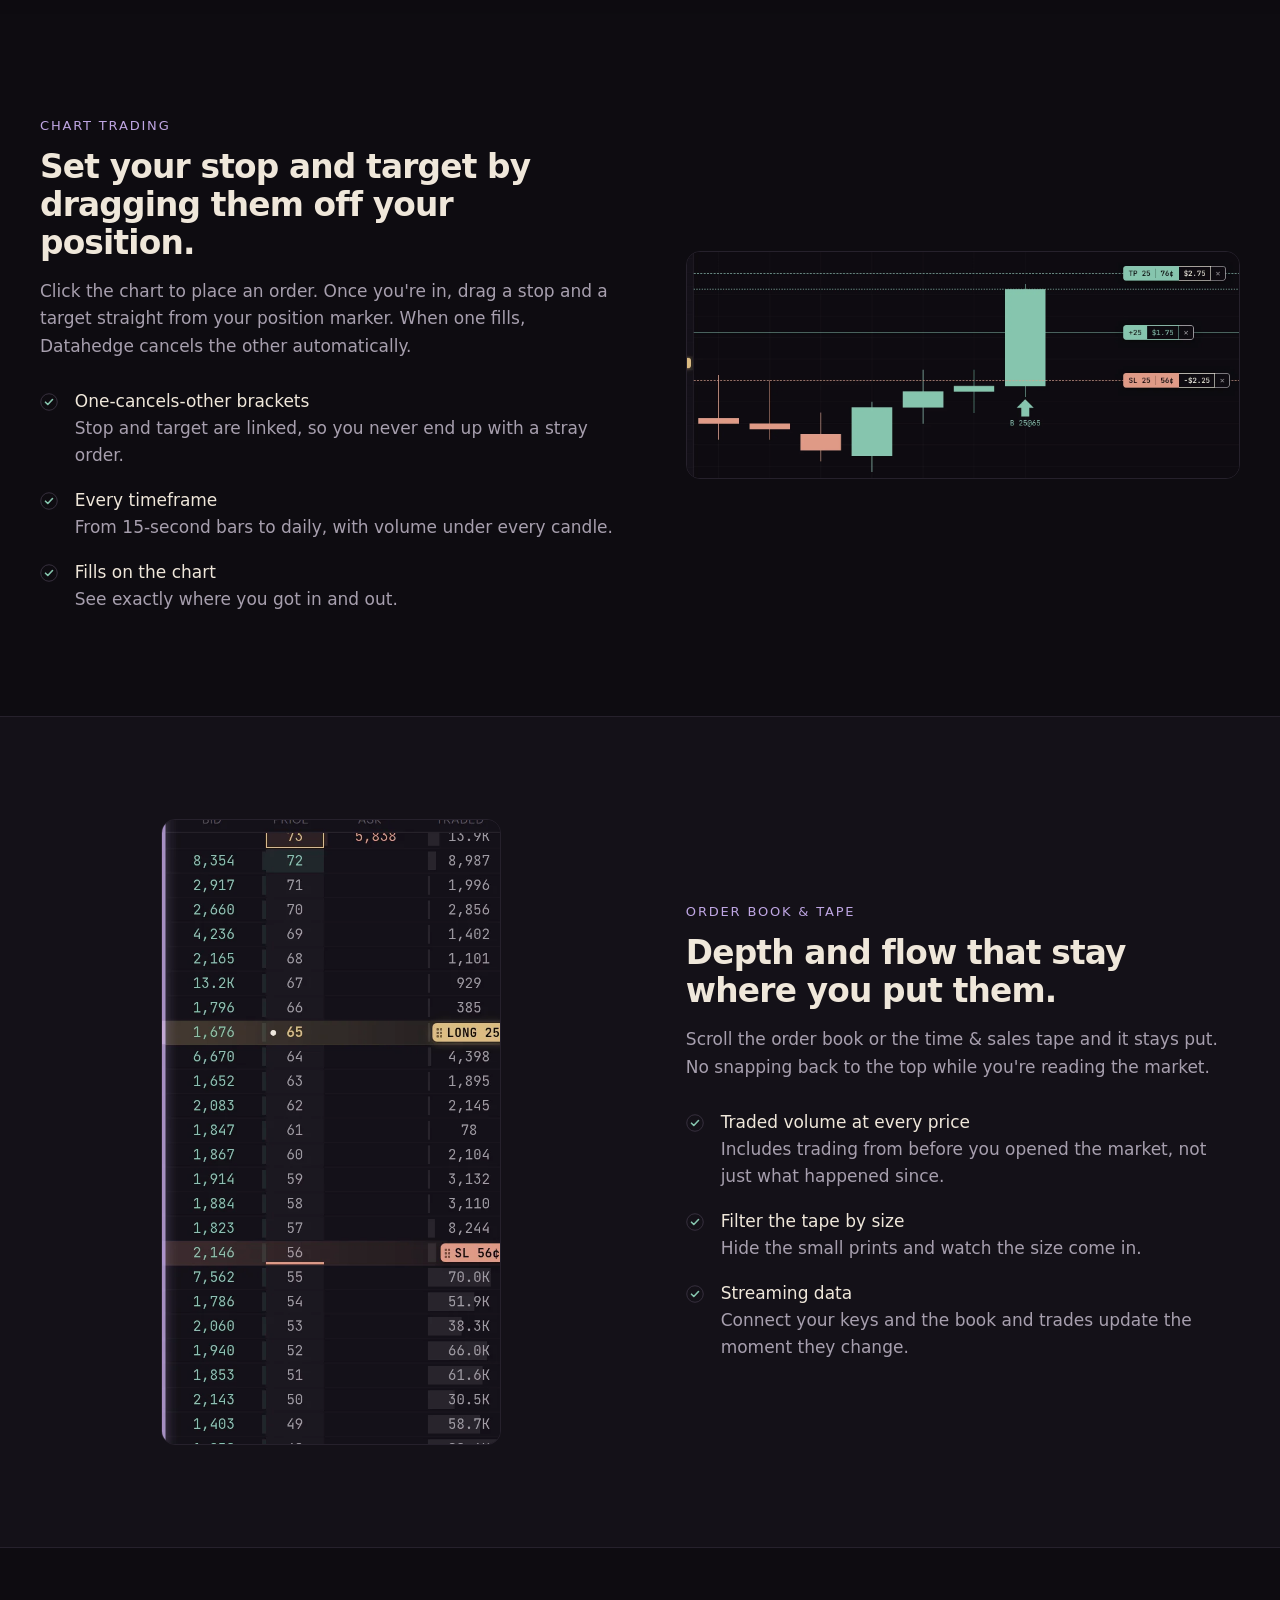
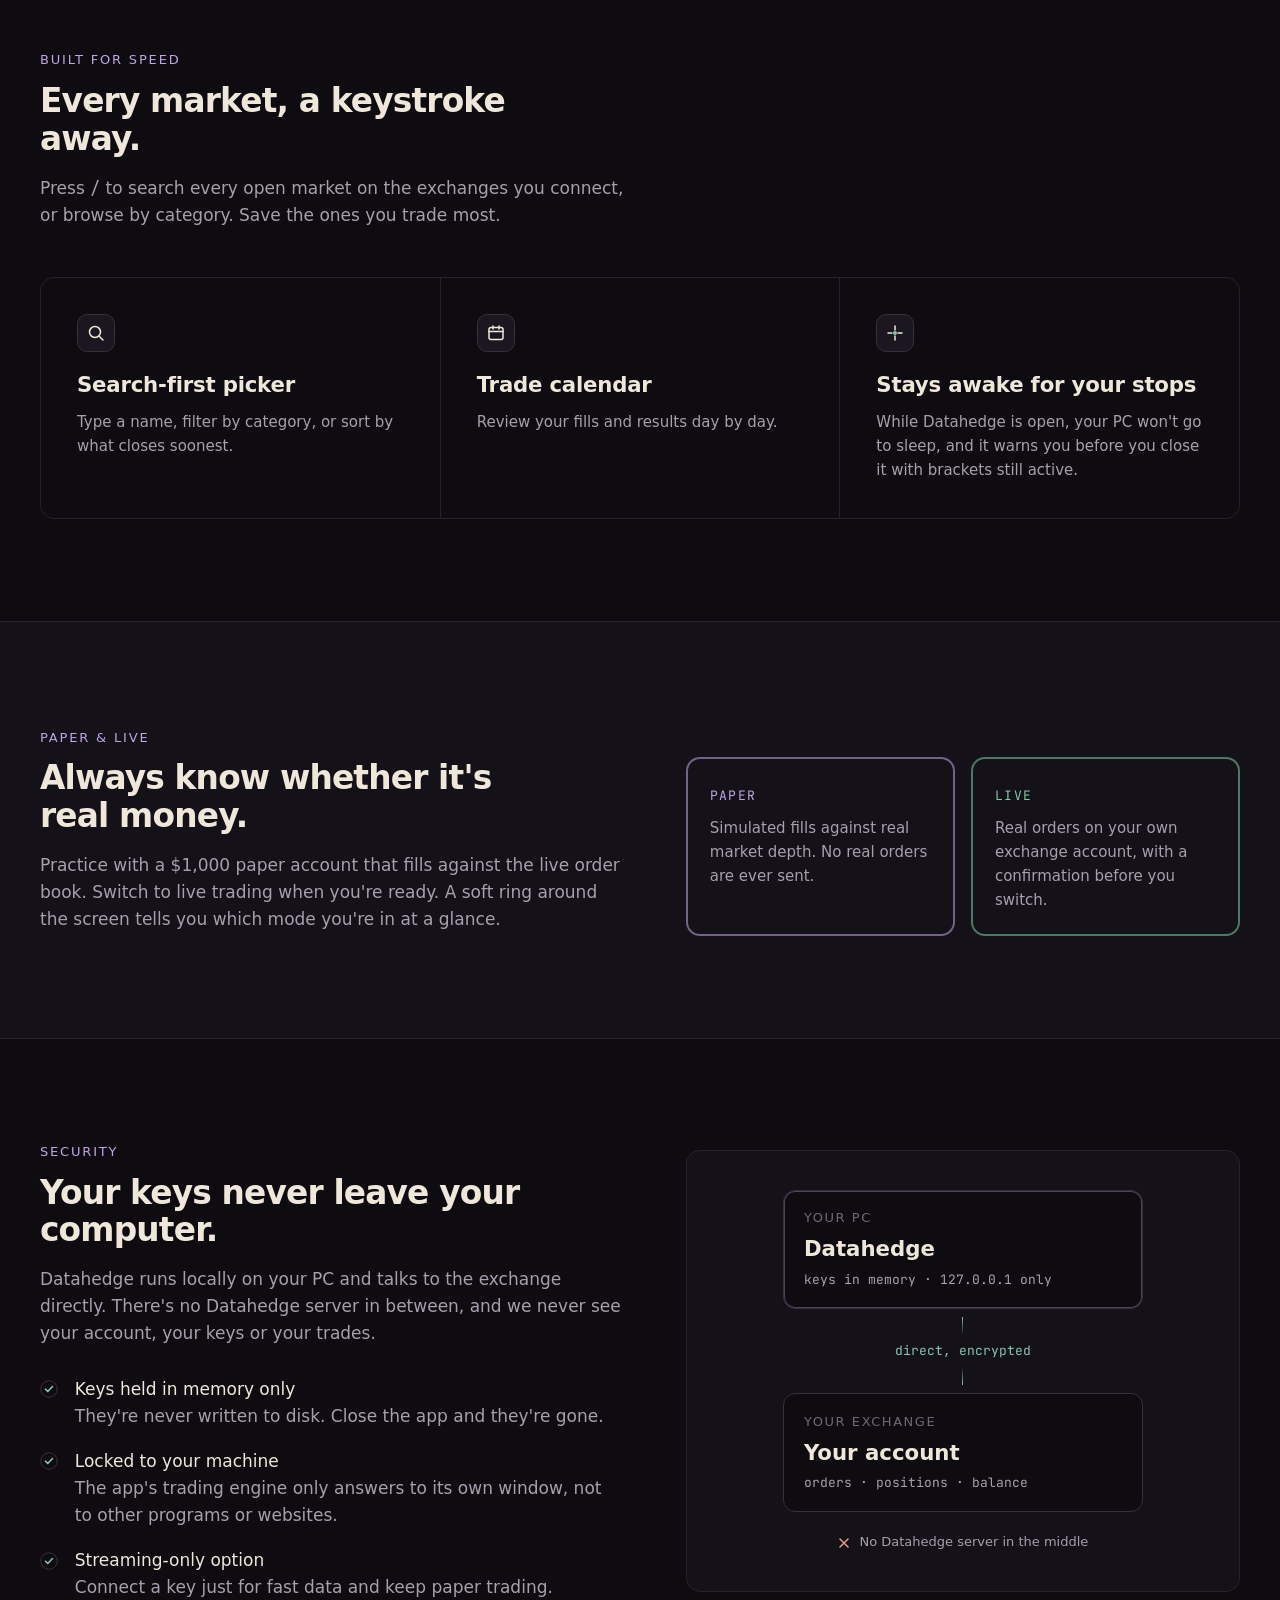
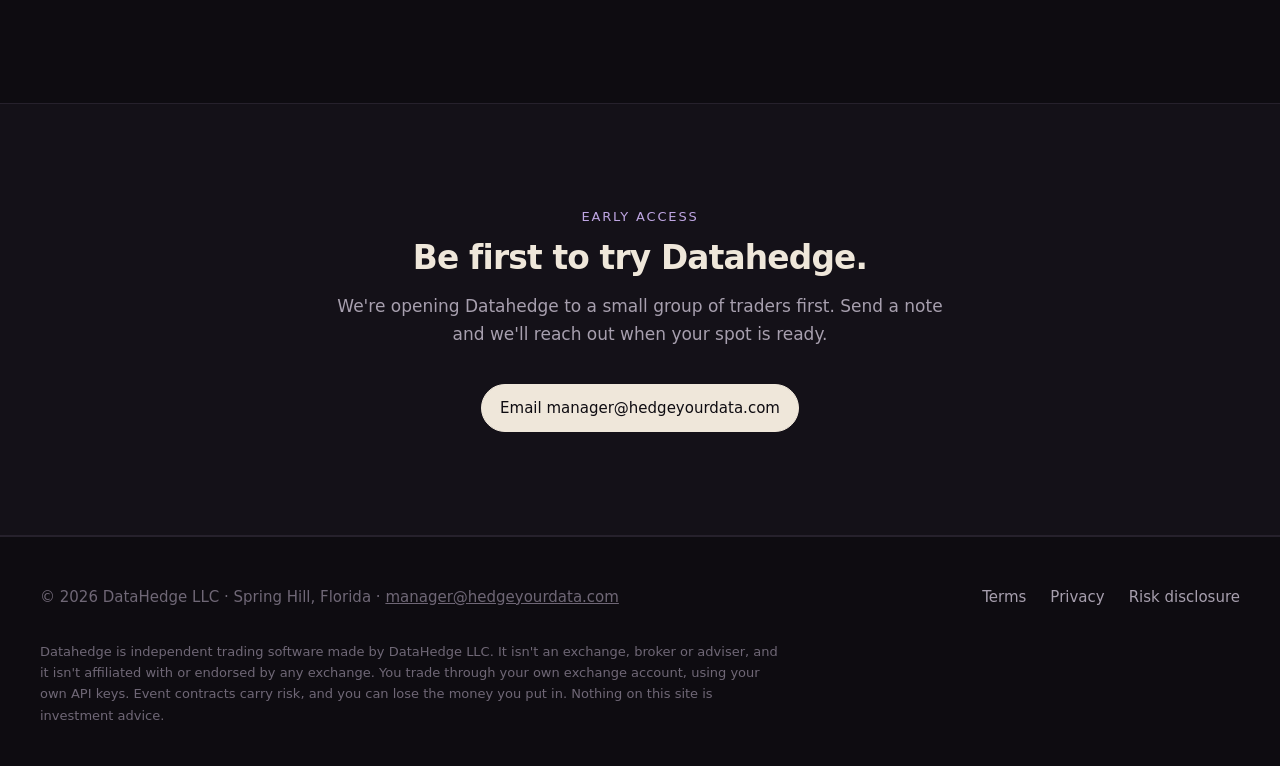
==== commit f871f1b3: "New Datahedge logo and tab icon (order-book D)" ====
--- a/index.html
+++ b/index.html
@@ -9,7 +9,9 @@
 <meta property="og:description" content="Datahedge turns prediction-market data into a pro trading screen: live chart, order book and time & sales, with drag-to-set stops and targets. Coming soon for Windows or Mac.">
 <meta property="og:image" content="assets/app-1440.webp">
 <meta name="theme-color" content="#0e0c11">
+<link rel="icon" type="image/svg+xml" href="assets/favicon.svg">
 <link rel="icon" type="image/png" href="assets/favicon.png">
+<link rel="apple-touch-icon" href="assets/apple-touch-icon.png">
 <link rel="preconnect" href="https://api.fontshare.com">
 <link href="https://api.fontshare.com/v2/css?f[]=general-sans@400,500,600&display=swap" rel="stylesheet">
 <link rel="preconnect" href="https://fonts.googleapis.com">
@@ -20,7 +22,7 @@
 <body>
 <header class="top" id="top">
   <div class="wrap">
-    <a class="brand" href="index.html" aria-label="Datahedge home"><svg viewBox="0 0 32 32" fill="none" aria-hidden="true"><rect width="32" height="32" rx="7" fill="#1b1720"/><path d="M10 5v22M22 5v22" stroke="#efe7da" stroke-width="1.6" opacity=".45"/><rect x="7" y="10" width="6" height="10" rx="1" fill="#86c5ae"/><rect x="19" y="13" width="6" height="8" rx="1" fill="#e09a86"/></svg><span>Datahedge</span></a>
+    <a class="brand" href="index.html" aria-label="Datahedge home"><svg viewBox="0 0 100 100" fill="none" aria-hidden="true"><rect width="100" height="100" rx="22" fill="#1b1720"/><g transform="translate(0 0) scale(1)"><rect x="16" y="17.90" width="49.60" height="9.79" rx="4.90" fill="#e09a86"/><rect x="16" y="31.50" width="64.16" height="9.79" rx="4.90" fill="#e09a86"/><rect x="16" y="45.10" width="68.00" height="9.79" rx="4.90" fill="#bfa6e3"/><rect x="16" y="58.70" width="64.16" height="9.79" rx="4.90" fill="#86c5ae"/><rect x="16" y="72.30" width="49.60" height="9.79" rx="4.90" fill="#86c5ae"/></g></svg><span>Datahedge</span></a>
     <nav class="nav" aria-label="Main">
       <a href="index.html#features">Features</a>
       <a href="index.html#modes">Paper &amp; live</a>
